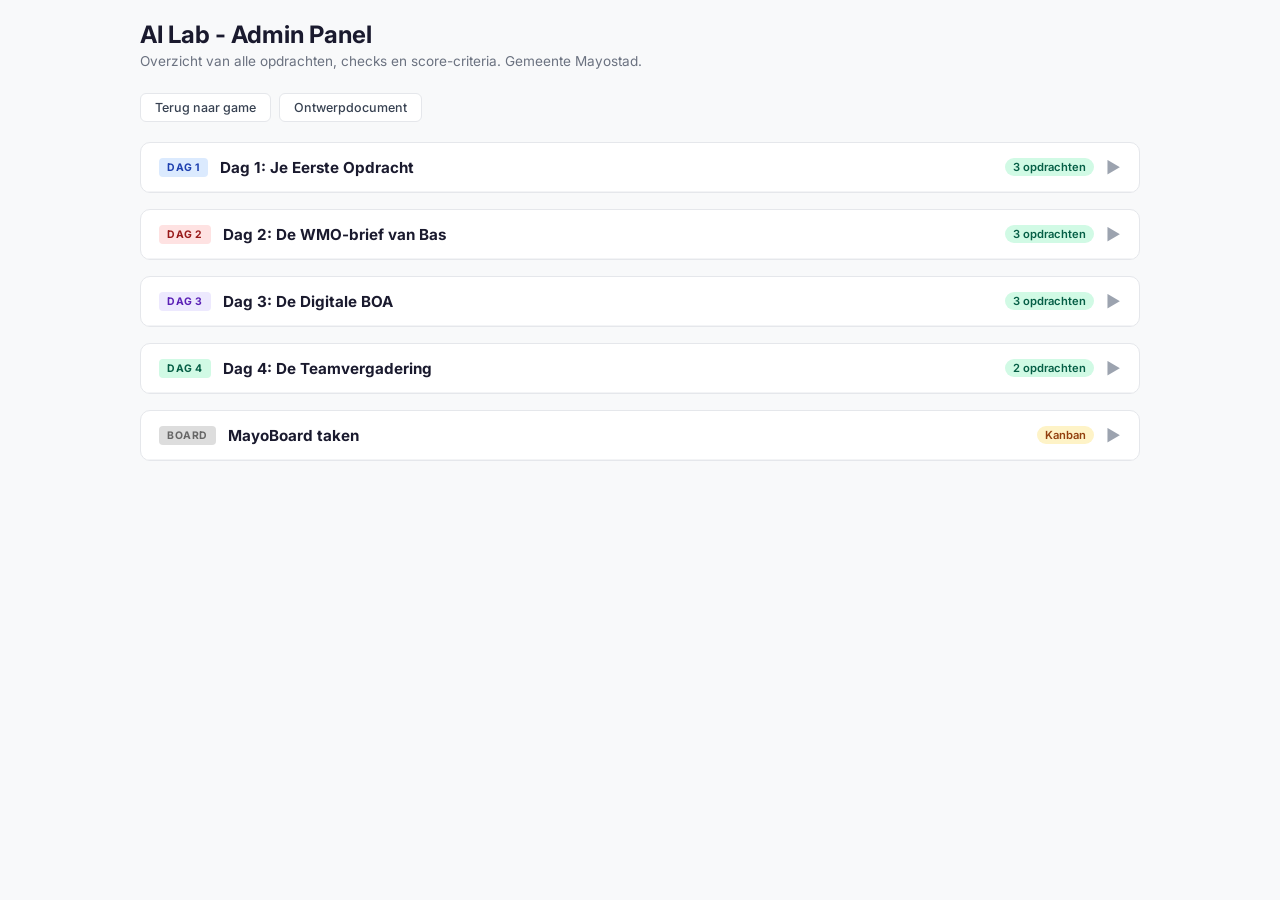
==== admin.html @ 3a898bbc "v42: Admin panel with all tasks, checks, scores, responses overview + ONTWERP.md design doc" ====
<!DOCTYPE html>
<html lang="nl">
<head>
  <meta charset="UTF-8">
  <meta name="viewport" content="width=device-width, initial-scale=1.0">
  <title>AI Lab - Admin Panel</title>
  <link href="https://fonts.googleapis.com/css2?family=Inter:wght@400;500;600;700;800&family=JetBrains+Mono:wght@400;500&display=swap" rel="stylesheet">
  <style>
    * { margin:0; padding:0; box-sizing:border-box; }
    body { font-family:'Inter',sans-serif; background:#f8f9fa; color:#1a1a2e; padding:20px; }
    .container { max-width:1000px; margin:0 auto; }
    h1 { font-size:1.5rem; margin-bottom:4px; }
    .subtitle { color:#6b7280; font-size:0.85rem; margin-bottom:24px; }
    .card { background:#fff; border:1px solid #e5e7eb; border-radius:10px; margin-bottom:16px; overflow:hidden; }
    .card-header { display:flex; align-items:center; gap:12px; padding:14px 18px; border-bottom:1px solid #f3f4f6; cursor:pointer; }
    .card-header:hover { background:#f9fafb; }
    .card-tag { font-size:0.65rem; font-weight:700; padding:3px 8px; border-radius:4px; text-transform:uppercase; letter-spacing:0.5px; }
    .card-tag.dag1 { background:#dbeafe; color:#1e40af; }
    .card-tag.dag2 { background:#fee2e2; color:#991b1b; }
    .card-tag.dag3 { background:#ede9fe; color:#5b21b6; }
    .card-tag.dag4 { background:#d1fae5; color:#065f46; }
    .card-title { font-weight:700; font-size:0.95rem; flex:1; }
    .card-status { font-size:0.7rem; padding:2px 8px; border-radius:10px; font-weight:600; }
    .card-status.active { background:#d1fae5; color:#065f46; }
    .card-status.draft { background:#fef3c7; color:#92400e; }
    .card-arrow { color:#9ca3af; transition:transform 0.2s; }
    .card-arrow.open { transform:rotate(90deg); }
    .card-body { display:none; padding:18px; border-top:1px solid #f3f4f6; }
    .card-body.open { display:block; }
    .section { margin-bottom:16px; }
    .section-label { font-size:0.65rem; font-weight:700; color:#6b7280; text-transform:uppercase; letter-spacing:0.5px; margin-bottom:6px; }
    .section-text { font-size:0.85rem; color:#374151; line-height:1.6; }
    .check-list { list-style:none; }
    .check-list li { display:flex; align-items:flex-start; gap:8px; padding:6px 0; border-bottom:1px solid #f9fafb; font-size:0.82rem; }
    .check-list li:last-child { border-bottom:none; }
    .check-badge { font-size:0.6rem; font-weight:700; padding:2px 6px; border-radius:3px; white-space:nowrap; }
    .check-badge.must { background:#fee2e2; color:#991b1b; }
    .check-badge.nice { background:#dbeafe; color:#1e40af; }
    .points { font-family:'JetBrains Mono',monospace; font-size:0.7rem; color:#6b7280; margin-left:auto; }
    table { width:100%; border-collapse:collapse; font-size:0.8rem; }
    th { text-align:left; padding:8px; background:#f9fafb; color:#6b7280; font-size:0.7rem; text-transform:uppercase; letter-spacing:0.5px; border-bottom:2px solid #e5e7eb; }
    td { padding:8px; border-bottom:1px solid #f3f4f6; }
    .flow-step { display:flex; gap:10px; padding:8px 0; border-bottom:1px solid #f9fafb; }
    .flow-num { width:24px; height:24px; border-radius:50%; background:#eff6ff; color:#1e40af; display:flex; align-items:center; justify-content:center; font-size:0.7rem; font-weight:700; flex-shrink:0; }
    .flow-text { font-size:0.82rem; color:#374151; }
    .hint-box { background:#fffbeb; border:1px solid #fde68a; border-radius:6px; padding:10px; font-size:0.8rem; color:#92400e; margin-top:8px; }
    .response-box { background:#f0fdf4; border:1px solid #bbf7d0; border-radius:6px; padding:10px; font-size:0.78rem; color:#166534; margin-top:4px; font-family:'JetBrains Mono',monospace; white-space:pre-wrap; }
    .nav { display:flex; gap:8px; margin-bottom:20px; flex-wrap:wrap; }
    .nav a { padding:6px 14px; background:#fff; border:1px solid #e5e7eb; border-radius:6px; font-size:0.78rem; color:#374151; text-decoration:none; font-weight:500; }
    .nav a:hover { border-color:#1e40af; color:#1e40af; }
  </style>
</head>
<body>
  <div class="container">
    <h1>AI Lab - Admin Panel</h1>
    <p class="subtitle">Overzicht van alle opdrachten, checks en score-criteria. Gemeente Mayostad.</p>

    <div class="nav">
      <a href="index.html">Terug naar game</a>
      <a href="ONTWERP.md">Ontwerpdocument</a>
    </div>

    <div id="admin-content"></div>
  </div>

  <script src="missions.js"></script>
  <script>
    const container = document.getElementById("admin-content");

    // Render all missions
    MISSIONS.forEach((mission, mi) => {
      const card = document.createElement("div");
      card.className = "card";

      const dagNum = mi + 1;
      const tagClass = `dag${Math.min(dagNum, 4)}`;

      let bodyHTML = "";

      // Story intro
      if (mission.storyIntro) {
        bodyHTML += `<div class="section"><div class="section-label">Verhaallijn</div><div class="section-text">${mission.storyIntro}</div></div>`;
      }

      // Tasks
      mission.tasks.forEach((task, ti) => {
        bodyHTML += `<div class="card" style="margin-bottom:12px;border-color:#e5e7eb">
          <div style="padding:12px 16px;background:#f9fafb;border-bottom:1px solid #f3f4f6">
            <div style="display:flex;align-items:center;gap:8px">
              <span class="check-badge must">${task.label}</span>
              <strong style="font-size:0.88rem">${task.title}</strong>
            </div>
            <div style="font-size:0.8rem;color:#6b7280;margin-top:4px">${task.desc}</div>
          </div>
          <div style="padding:14px 16px">`;

        // Interaction details
        const inter = task.interaction;
        bodyHTML += `<div class="section"><div class="section-label">Type interactie</div><div class="section-text"><code>${inter.type}</code>${inter.tool ? ` — Tool: <strong>${inter.tool}</strong>` : ""}</div></div>`;

        // Checks (for free-prompt type)
        if (inter.checks) {
          bodyHTML += `<div class="section"><div class="section-label">Score-criteria (wat wordt gecheckt)</div><table><thead><tr><th>Element</th><th>Keywords</th><th>Hint bij missen</th><th>Punten</th></tr></thead><tbody>`;
          inter.checks.forEach(c => {
            bodyHTML += `<tr><td><strong>${c.label}</strong></td><td><code>${c.keywords.join(", ")}</code></td><td>${c.hint}</td><td>${c.points}</td></tr>`;
          });
          bodyHTML += `</tbody></table></div>`;
        }

        // Responses
        if (inter.responses && typeof inter.responses === "object" && !Array.isArray(inter.responses)) {
          bodyHTML += `<div class="section"><div class="section-label">AI Responses per score</div>`;
          Object.entries(inter.responses).forEach(([key, val]) => {
            const text = typeof val === "string" ? val : val.output || JSON.stringify(val);
            bodyHTML += `<div style="margin-bottom:6px"><span class="check-badge ${key === "perfect" || key === "good" ? "nice" : "must"}">${key}</span><div class="response-box">${text.slice(0, 300)}${text.length > 300 ? "..." : ""}</div></div>`;
          });
          bodyHTML += `</div>`;
        }

        // Scan text items
        if (inter.text && Array.isArray(inter.text)) {
          bodyHTML += `<div class="section"><div class="section-label">Scan-items (verdacht/niet verdacht)</div><ul class="check-list">`;
          inter.text.forEach(t => {
            bodyHTML += `<li><span class="check-badge ${t.suspicious ? "must" : "nice"}">${t.suspicious ? "VERDACHT" : "OK"}</span><span>${t.content.slice(0, 100)}${t.content.length > 100 ? "..." : ""}</span>${t.reason ? `<span class="points">${t.reason.slice(0, 60)}...</span>` : ""}</li>`;
          });
          bodyHTML += `</ul></div>`;
        }

        // Sort items
        if (inter.items && Array.isArray(inter.items) && inter.items[0]?.safe !== undefined) {
          bodyHTML += `<div class="section"><div class="section-label">Veilig/Onveilig items</div><ul class="check-list">`;
          inter.items.forEach(item => {
            bodyHTML += `<li><span class="check-badge ${item.safe ? "nice" : "must"}">${item.safe ? "VEILIG" : "NIET DOEN"}</span><span>${item.text}</span></li>`;
          });
          bodyHTML += `</ul></div>`;
        }

        // Insight
        if (task.insight) {
          bodyHTML += `<div class="hint-box"><strong>Inzicht:</strong> ${task.insight}</div>`;
        }

        bodyHTML += `</div></div>`;
      });

      // Wiki pages summary
      if (mission.tasks[0]?.interaction?.wiki) {
        const wiki = mission.tasks[0].interaction.wiki;
        bodyHTML += `<div class="section"><div class="section-label">MayoWiki pagina's (beschikbaar voor gebruiker)</div><ul class="check-list">`;
        Object.entries(wiki.pages).forEach(([key, page]) => {
          bodyHTML += `<li><strong>${page.title}</strong> <span class="points">${page.content.length} blokken</span></li>`;
        });
        bodyHTML += `</ul></div>`;
      }

      card.innerHTML = `
        <div class="card-header" onclick="this.querySelector('.card-arrow').classList.toggle('open');this.nextElementSibling.classList.toggle('open')">
          <span class="card-tag ${tagClass}">Dag ${dagNum}</span>
          <span class="card-title">${mission.name}</span>
          <span class="card-status active">${mission.tasks.length} opdrachten</span>
          <span class="card-arrow">&#9654;</span>
        </div>
        <div class="card-body">${bodyHTML}</div>
      `;
      container.appendChild(card);
    });

    // Board tasks
    const boardCard = document.createElement("div");
    boardCard.className = "card";
    boardCard.innerHTML = `
      <div class="card-header" onclick="this.querySelector('.card-arrow').classList.toggle('open');this.nextElementSibling.classList.toggle('open')">
        <span class="card-tag dag1" style="background:#ddd;color:#666">BOARD</span>
        <span class="card-title">MayoBoard taken</span>
        <span class="card-status draft">Kanban</span>
        <span class="card-arrow">&#9654;</span>
      </div>
      <div class="card-body">
        <div class="section-label">Taken op het bord</div>
        <table>
          <thead><tr><th>ID</th><th>Titel</th><th>Kolom</th><th>Prioriteit</th><th>Actie</th></tr></thead>
          <tbody>
            <tr><td>VTH-040</td><td>MayoWiki doorlezen</td><td>In uitvoering</td><td>Onboarding</td><td>-</td></tr>
            <tr><td>VTH-041</td><td>WiWa bekijken</td><td>In uitvoering</td><td>Onboarding</td><td>-</td></tr>
            <tr><td>VTH-042</td><td>Brief terrasvergunning</td><td>Te doen (verschijnt na 12s)</td><td>Urgent</td><td>Open ChatGPT</td></tr>
          </tbody>
        </table>
      </div>
    `;
    container.appendChild(boardCard);
  </script>
</body>
</html>
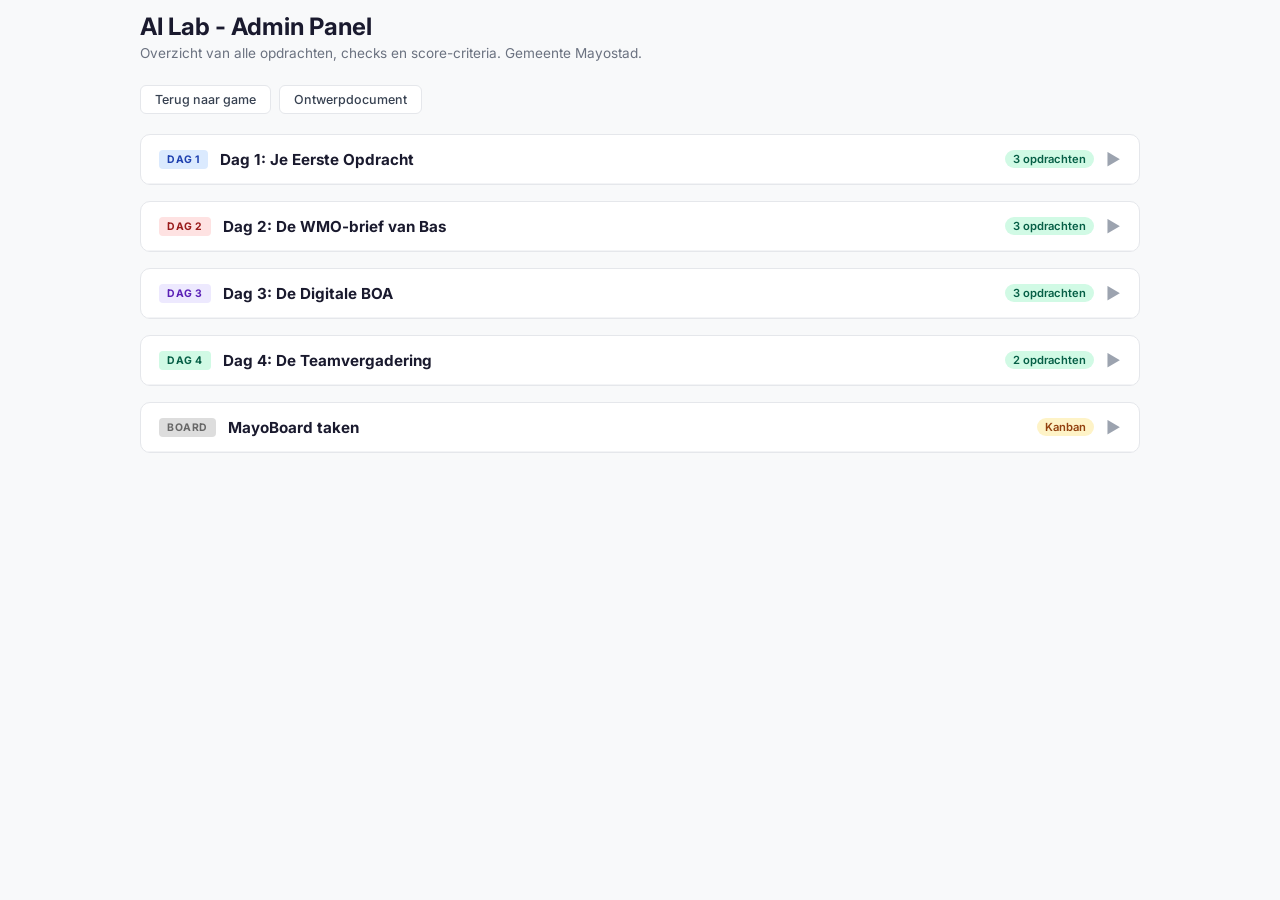
==== commit 68954331: "v43: Admin panel responsive for mobile" ====
--- a/admin.html
+++ b/admin.html
@@ -7,8 +7,18 @@
   <link href="https://fonts.googleapis.com/css2?family=Inter:wght@400;500;600;700;800&family=JetBrains+Mono:wght@400;500&display=swap" rel="stylesheet">
   <style>
     * { margin:0; padding:0; box-sizing:border-box; }
-    body { font-family:'Inter',sans-serif; background:#f8f9fa; color:#1a1a2e; padding:20px; }
+    body { font-family:'Inter',sans-serif; background:#f8f9fa; color:#1a1a2e; padding:12px; }
     .container { max-width:1000px; margin:0 auto; }
+    @media (max-width:600px) {
+      body { padding:8px; }
+      h1 { font-size:1.2rem; }
+      .card-header { padding:10px 12px; flex-wrap:wrap; gap:6px; }
+      .card-body { padding:12px; }
+      table { font-size:0.7rem; display:block; overflow-x:auto; }
+      .response-box { font-size:0.7rem; }
+      .nav { gap:4px; }
+      .nav a { font-size:0.7rem; padding:4px 10px; }
+    }
     h1 { font-size:1.5rem; margin-bottom:4px; }
     .subtitle { color:#6b7280; font-size:0.85rem; margin-bottom:24px; }
     .card { background:#fff; border:1px solid #e5e7eb; border-radius:10px; margin-bottom:16px; overflow:hidden; }
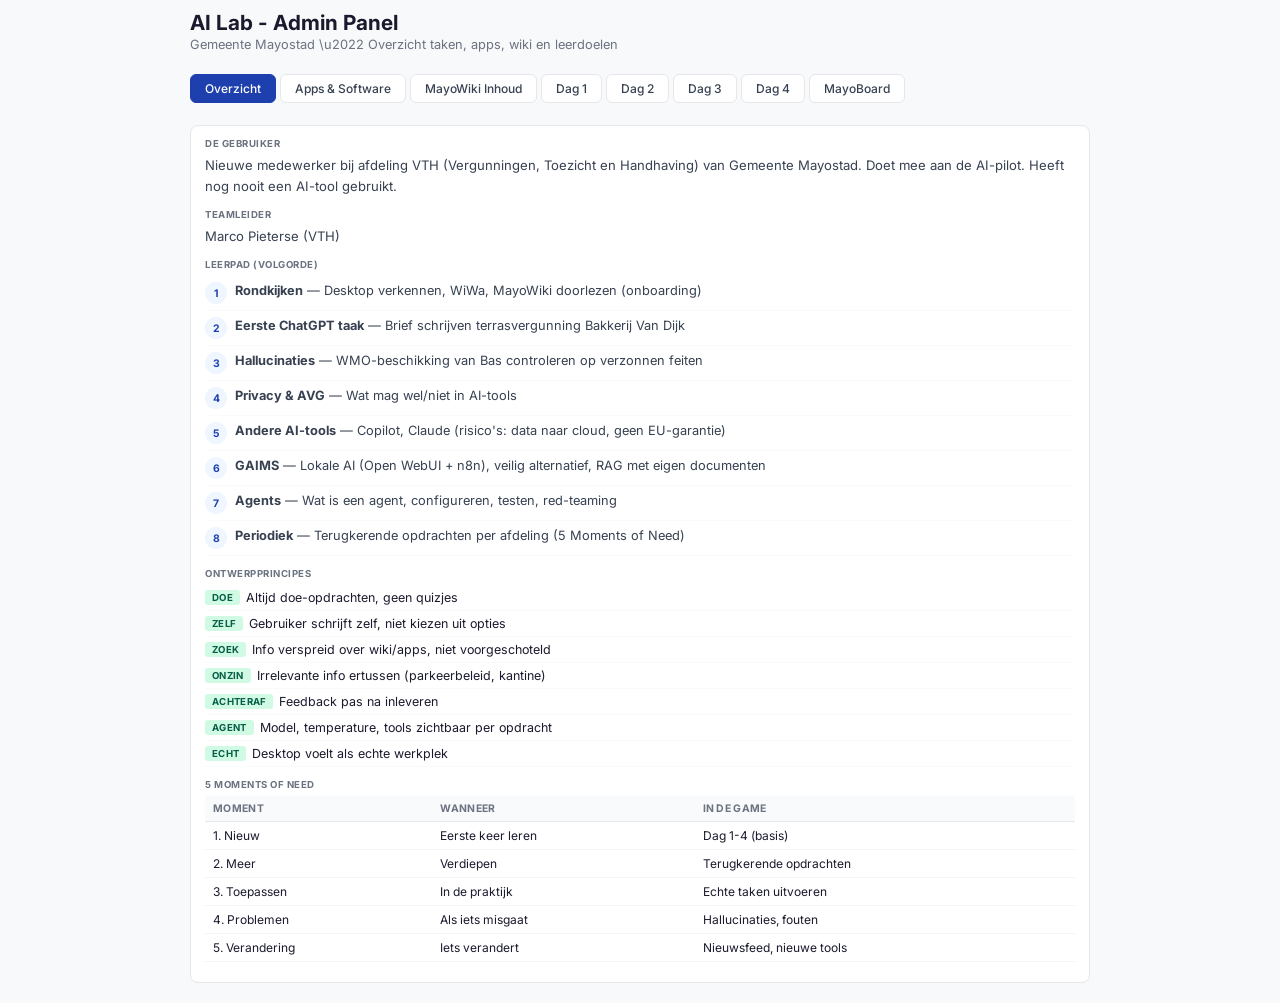
==== commit 25325e1d: "v44: Complete admin panel - tabs for overview/apps/wiki/dag1-4/board, all content reviewable on mobi" ====
--- a/admin.html
+++ b/admin.html
@@ -7,197 +7,454 @@
   <link href="https://fonts.googleapis.com/css2?family=Inter:wght@400;500;600;700;800&family=JetBrains+Mono:wght@400;500&display=swap" rel="stylesheet">
   <style>
     * { margin:0; padding:0; box-sizing:border-box; }
-    body { font-family:'Inter',sans-serif; background:#f8f9fa; color:#1a1a2e; padding:12px; }
-    .container { max-width:1000px; margin:0 auto; }
+    body { font-family:'Inter',sans-serif; background:#f8f9fa; color:#1a1a2e; padding:10px; font-size:14px; }
+    .container { max-width:900px; margin:0 auto; }
+    h1 { font-size:1.3rem; margin-bottom:2px; }
+    .subtitle { color:#6b7280; font-size:0.8rem; margin-bottom:16px; }
+
+    /* Tabs */
+    .tabs { display:flex; gap:4px; margin-bottom:16px; flex-wrap:wrap; position:sticky; top:0; background:#f8f9fa; padding:6px 0; z-index:10; }
+    .tab { padding:6px 14px; background:#fff; border:1px solid #e5e7eb; border-radius:6px; font-size:0.75rem; color:#374151; cursor:pointer; font-weight:500; font-family:inherit; }
+    .tab.active { background:#1e40af; color:#fff; border-color:#1e40af; }
+    .tab-panel { display:none; }
+    .tab-panel.active { display:block; }
+
+    /* Cards */
+    .card { background:#fff; border:1px solid #e5e7eb; border-radius:8px; margin-bottom:10px; overflow:hidden; }
+    .card-header { display:flex; align-items:center; gap:8px; padding:10px 14px; border-bottom:1px solid #f3f4f6; cursor:pointer; flex-wrap:wrap; }
+    .card-header:hover { background:#f9fafb; }
+    .tag { font-size:0.6rem; font-weight:700; padding:2px 7px; border-radius:3px; text-transform:uppercase; letter-spacing:0.3px; white-space:nowrap; }
+    .tag.blue { background:#dbeafe; color:#1e40af; }
+    .tag.red { background:#fee2e2; color:#991b1b; }
+    .tag.purple { background:#ede9fe; color:#5b21b6; }
+    .tag.green { background:#d1fae5; color:#065f46; }
+    .tag.orange { background:#fef3c7; color:#92400e; }
+    .tag.gray { background:#f3f4f6; color:#4b5563; }
+    .card-title { font-weight:700; font-size:0.88rem; flex:1; min-width:0; }
+    .card-count { font-size:0.65rem; color:#9ca3af; }
+    .arrow { color:#9ca3af; transition:transform 0.2s; font-size:0.7rem; }
+    .arrow.open { transform:rotate(90deg); }
+    .card-body { display:none; padding:12px 14px; }
+    .card-body.open { display:block; }
+
+    /* Sections */
+    .lbl { font-size:0.6rem; font-weight:700; color:#6b7280; text-transform:uppercase; letter-spacing:0.5px; margin:12px 0 6px; }
+    .lbl:first-child { margin-top:0; }
+    .txt { font-size:0.82rem; color:#374151; line-height:1.6; margin-bottom:8px; }
+    .mono { font-family:'JetBrains Mono',monospace; font-size:0.72rem; }
+
+    /* Tables */
+    table { width:100%; border-collapse:collapse; font-size:0.75rem; margin-bottom:8px; }
+    th { text-align:left; padding:6px 8px; background:#f9fafb; color:#6b7280; font-size:0.65rem; text-transform:uppercase; letter-spacing:0.3px; border-bottom:1px solid #e5e7eb; }
+    td { padding:6px 8px; border-bottom:1px solid #f3f4f6; vertical-align:top; }
+    td code { background:#f3f4f6; padding:1px 4px; border-radius:2px; font-size:0.68rem; }
+
+    /* Boxes */
+    .hint-box { background:#eff6ff; border:1px solid #bfdbfe; border-radius:6px; padding:8px 10px; font-size:0.78rem; color:#1e3a5f; margin:6px 0; line-height:1.5; }
+    .warn-box { background:#fef2f2; border:1px solid #fecaca; border-radius:6px; padding:8px 10px; font-size:0.78rem; color:#991b1b; margin:6px 0; }
+    .ok-box { background:#f0fdf4; border:1px solid #bbf7d0; border-radius:6px; padding:8px 10px; font-size:0.78rem; color:#166534; margin:6px 0; font-family:'JetBrains Mono',monospace; white-space:pre-wrap; word-break:break-word; }
+
+    /* Steps */
+    .step { display:flex; gap:8px; padding:6px 0; border-bottom:1px solid #f9fafb; }
+    .step-num { width:22px; height:22px; border-radius:50%; background:#eff6ff; color:#1e40af; display:flex; align-items:center; justify-content:center; font-size:0.65rem; font-weight:700; flex-shrink:0; }
+    .step-text { font-size:0.8rem; color:#374151; line-height:1.4; }
+
+    /* Item list */
+    .item { display:flex; align-items:flex-start; gap:6px; padding:5px 0; border-bottom:1px solid #f9fafb; font-size:0.78rem; }
+    .item:last-child { border-bottom:none; }
+
+    /* Wiki content preview */
+    .wiki-preview { background:#fafafa; border:1px solid #e5e7eb; border-radius:6px; padding:10px; margin:6px 0; font-size:0.78rem; line-height:1.5; color:#555; max-height:200px; overflow-y:auto; }
+
+    /* App preview */
+    .app-info { display:flex; gap:8px; padding:8px 0; border-bottom:1px solid #f3f4f6; align-items:center; }
+    .app-icon { width:36px; height:36px; border-radius:8px; flex-shrink:0; }
+    .app-name { font-weight:600; font-size:0.85rem; }
+    .app-desc { font-size:0.72rem; color:#6b7280; }
+
     @media (max-width:600px) {
-      body { padding:8px; }
-      h1 { font-size:1.2rem; }
-      .card-header { padding:10px 12px; flex-wrap:wrap; gap:6px; }
-      .card-body { padding:12px; }
-      table { font-size:0.7rem; display:block; overflow-x:auto; }
-      .response-box { font-size:0.7rem; }
-      .nav { gap:4px; }
-      .nav a { font-size:0.7rem; padding:4px 10px; }
+      .tabs { gap:3px; }
+      .tab { padding:5px 10px; font-size:0.68rem; }
+      table { display:block; overflow-x:auto; }
     }
-    h1 { font-size:1.5rem; margin-bottom:4px; }
-    .subtitle { color:#6b7280; font-size:0.85rem; margin-bottom:24px; }
-    .card { background:#fff; border:1px solid #e5e7eb; border-radius:10px; margin-bottom:16px; overflow:hidden; }
-    .card-header { display:flex; align-items:center; gap:12px; padding:14px 18px; border-bottom:1px solid #f3f4f6; cursor:pointer; }
-    .card-header:hover { background:#f9fafb; }
-    .card-tag { font-size:0.65rem; font-weight:700; padding:3px 8px; border-radius:4px; text-transform:uppercase; letter-spacing:0.5px; }
-    .card-tag.dag1 { background:#dbeafe; color:#1e40af; }
-    .card-tag.dag2 { background:#fee2e2; color:#991b1b; }
-    .card-tag.dag3 { background:#ede9fe; color:#5b21b6; }
-    .card-tag.dag4 { background:#d1fae5; color:#065f46; }
-    .card-title { font-weight:700; font-size:0.95rem; flex:1; }
-    .card-status { font-size:0.7rem; padding:2px 8px; border-radius:10px; font-weight:600; }
-    .card-status.active { background:#d1fae5; color:#065f46; }
-    .card-status.draft { background:#fef3c7; color:#92400e; }
-    .card-arrow { color:#9ca3af; transition:transform 0.2s; }
-    .card-arrow.open { transform:rotate(90deg); }
-    .card-body { display:none; padding:18px; border-top:1px solid #f3f4f6; }
-    .card-body.open { display:block; }
-    .section { margin-bottom:16px; }
-    .section-label { font-size:0.65rem; font-weight:700; color:#6b7280; text-transform:uppercase; letter-spacing:0.5px; margin-bottom:6px; }
-    .section-text { font-size:0.85rem; color:#374151; line-height:1.6; }
-    .check-list { list-style:none; }
-    .check-list li { display:flex; align-items:flex-start; gap:8px; padding:6px 0; border-bottom:1px solid #f9fafb; font-size:0.82rem; }
-    .check-list li:last-child { border-bottom:none; }
-    .check-badge { font-size:0.6rem; font-weight:700; padding:2px 6px; border-radius:3px; white-space:nowrap; }
-    .check-badge.must { background:#fee2e2; color:#991b1b; }
-    .check-badge.nice { background:#dbeafe; color:#1e40af; }
-    .points { font-family:'JetBrains Mono',monospace; font-size:0.7rem; color:#6b7280; margin-left:auto; }
-    table { width:100%; border-collapse:collapse; font-size:0.8rem; }
-    th { text-align:left; padding:8px; background:#f9fafb; color:#6b7280; font-size:0.7rem; text-transform:uppercase; letter-spacing:0.5px; border-bottom:2px solid #e5e7eb; }
-    td { padding:8px; border-bottom:1px solid #f3f4f6; }
-    .flow-step { display:flex; gap:10px; padding:8px 0; border-bottom:1px solid #f9fafb; }
-    .flow-num { width:24px; height:24px; border-radius:50%; background:#eff6ff; color:#1e40af; display:flex; align-items:center; justify-content:center; font-size:0.7rem; font-weight:700; flex-shrink:0; }
-    .flow-text { font-size:0.82rem; color:#374151; }
-    .hint-box { background:#fffbeb; border:1px solid #fde68a; border-radius:6px; padding:10px; font-size:0.8rem; color:#92400e; margin-top:8px; }
-    .response-box { background:#f0fdf4; border:1px solid #bbf7d0; border-radius:6px; padding:10px; font-size:0.78rem; color:#166534; margin-top:4px; font-family:'JetBrains Mono',monospace; white-space:pre-wrap; }
-    .nav { display:flex; gap:8px; margin-bottom:20px; flex-wrap:wrap; }
-    .nav a { padding:6px 14px; background:#fff; border:1px solid #e5e7eb; border-radius:6px; font-size:0.78rem; color:#374151; text-decoration:none; font-weight:500; }
-    .nav a:hover { border-color:#1e40af; color:#1e40af; }
   </style>
 </head>
 <body>
   <div class="container">
     <h1>AI Lab - Admin Panel</h1>
-    <p class="subtitle">Overzicht van alle opdrachten, checks en score-criteria. Gemeente Mayostad.</p>
-
-    <div class="nav">
-      <a href="index.html">Terug naar game</a>
-      <a href="ONTWERP.md">Ontwerpdocument</a>
-    </div>
-
-    <div id="admin-content"></div>
+    <p class="subtitle">Gemeente Mayostad \u2022 Overzicht taken, apps, wiki en leerdoelen</p>
+
+    <div class="tabs" id="tabs">
+      <button class="tab active" data-tab="overzicht">Overzicht</button>
+      <button class="tab" data-tab="apps">Apps & Software</button>
+      <button class="tab" data-tab="wiki">MayoWiki Inhoud</button>
+      <button class="tab" data-tab="dag1">Dag 1</button>
+      <button class="tab" data-tab="dag2">Dag 2</button>
+      <button class="tab" data-tab="dag3">Dag 3</button>
+      <button class="tab" data-tab="dag4">Dag 4</button>
+      <button class="tab" data-tab="board">MayoBoard</button>
+    </div>
+
+    <!-- OVERZICHT -->
+    <div class="tab-panel active" id="panel-overzicht">
+      <div class="card"><div class="card-body open">
+        <div class="lbl">De gebruiker</div>
+        <div class="txt">Nieuwe medewerker bij afdeling VTH (Vergunningen, Toezicht en Handhaving) van Gemeente Mayostad. Doet mee aan de AI-pilot. Heeft nog nooit een AI-tool gebruikt.</div>
+
+        <div class="lbl">Teamleider</div>
+        <div class="txt">Marco Pieterse (VTH)</div>
+
+        <div class="lbl">Leerpad (volgorde)</div>
+        <div class="step"><div class="step-num">1</div><div class="step-text"><strong>Rondkijken</strong> — Desktop verkennen, WiWa, MayoWiki doorlezen (onboarding)</div></div>
+        <div class="step"><div class="step-num">2</div><div class="step-text"><strong>Eerste ChatGPT taak</strong> — Brief schrijven terrasvergunning Bakkerij Van Dijk</div></div>
+        <div class="step"><div class="step-num">3</div><div class="step-text"><strong>Hallucinaties</strong> — WMO-beschikking van Bas controleren op verzonnen feiten</div></div>
+        <div class="step"><div class="step-num">4</div><div class="step-text"><strong>Privacy & AVG</strong> — Wat mag wel/niet in AI-tools</div></div>
+        <div class="step"><div class="step-num">5</div><div class="step-text"><strong>Andere AI-tools</strong> — Copilot, Claude (risico's: data naar cloud, geen EU-garantie)</div></div>
+        <div class="step"><div class="step-num">6</div><div class="step-text"><strong>GAIMS</strong> — Lokale AI (Open WebUI + n8n), veilig alternatief, RAG met eigen documenten</div></div>
+        <div class="step"><div class="step-num">7</div><div class="step-text"><strong>Agents</strong> — Wat is een agent, configureren, testen, red-teaming</div></div>
+        <div class="step"><div class="step-num">8</div><div class="step-text"><strong>Periodiek</strong> — Terugkerende opdrachten per afdeling (5 Moments of Need)</div></div>
+
+        <div class="lbl">Ontwerpprincipes</div>
+        <div class="item"><span class="tag green">DOE</span> Altijd doe-opdrachten, geen quizjes</div>
+        <div class="item"><span class="tag green">ZELF</span> Gebruiker schrijft zelf, niet kiezen uit opties</div>
+        <div class="item"><span class="tag green">ZOEK</span> Info verspreid over wiki/apps, niet voorgeschoteld</div>
+        <div class="item"><span class="tag green">ONZIN</span> Irrelevante info ertussen (parkeerbeleid, kantine)</div>
+        <div class="item"><span class="tag green">ACHTERAF</span> Feedback pas na inleveren</div>
+        <div class="item"><span class="tag green">AGENT</span> Model, temperature, tools zichtbaar per opdracht</div>
+        <div class="item"><span class="tag green">ECHT</span> Desktop voelt als echte werkplek</div>
+
+        <div class="lbl">5 Moments of Need</div>
+        <table>
+          <tr><th>Moment</th><th>Wanneer</th><th>In de game</th></tr>
+          <tr><td>1. Nieuw</td><td>Eerste keer leren</td><td>Dag 1-4 (basis)</td></tr>
+          <tr><td>2. Meer</td><td>Verdiepen</td><td>Terugkerende opdrachten</td></tr>
+          <tr><td>3. Toepassen</td><td>In de praktijk</td><td>Echte taken uitvoeren</td></tr>
+          <tr><td>4. Problemen</td><td>Als iets misgaat</td><td>Hallucinaties, fouten</td></tr>
+          <tr><td>5. Verandering</td><td>Iets verandert</td><td>Nieuwsfeed, nieuwe tools</td></tr>
+        </table>
+      </div></div>
+    </div>
+
+    <!-- APPS & SOFTWARE -->
+    <div class="tab-panel" id="panel-apps">
+      <div class="card"><div class="card-header" onclick="toggleCard(this)"><span class="tag blue">DESKTOP</span><span class="card-title">Apps op het bureaublad</span><span class="arrow">&#9654;</span></div><div class="card-body">
+        <table>
+          <tr><th>App</th><th>Functie</th><th>Heeft UI?</th><th>Inhoud</th></tr>
+          <tr><td><strong>MayoBoard</strong></td><td>Kanban takenbord</td><td>Ja</td><td>3 taken (2 onboarding + 1 brief), 4 kolommen, drag-drop, popup met details+hints</td></tr>
+          <tr><td><strong>Vergunningen</strong></td><td>Vergunningtool + kaart</td><td>Ja</td><td>6 vergunningen op OpenStreetMap, klikbaar met plan/details per aanvraag</td></tr>
+          <tr><td><strong>Zaaksysteem</strong></td><td>Alle zaken tabel</td><td>Ja</td><td>10 zaken met zaaknr, status, behandelaar, datum. 847 totaal.</td></tr>
+          <tr><td><strong>ChatGPT</strong></td><td>AI-tool (extern)</td><td>Ja</td><td>Volledige UI met sidebar, model selector, inputbar. Opent bij taak.</td></tr>
+          <tr><td><strong>GAIMS</strong></td><td>Lokale AI (Open WebUI + n8n)</td><td>Ja</td><td>AVG-proof, geen data naar buiten, RAG met eigen documenten. Suggesties.</td></tr>
+          <tr><td><strong>Copilot</strong></td><td>Microsoft AI</td><td>Ja</td><td>Enterprise interface met suggesties.</td></tr>
+          <tr><td><strong>MayoWiki</strong></td><td>Kennisbank (BookStack)</td><td>Ja</td><td>14 pagina's. Blauwe topbar, sidebar, breadcrumbs. Zie tab "MayoWiki".</td></tr>
+          <tr><td><strong>WiWa</strong></td><td>Wie is Waarvan</td><td>Ja</td><td>15 collega's + 5 AI-robots. macOS Contacts stijl. Foto's, skills, status.</td></tr>
+          <tr><td><strong>MayoMail</strong></td><td>Email</td><td>Ja</td><td>7 emails (welkom, handleiding, protocol). Inbox + email reader.</td></tr>
+          <tr><td><strong>MayoChat</strong></td><td>Interne chat</td><td>Ja</td><td>6 kanalen (#algemeen, #ai-pilot, #vth, #sociaal-domein, #boa-team, #grappig). Klikbaar.</td></tr>
+          <tr><td><strong>NotebookLM</strong></td><td>Document research</td><td>Ja</td><td>8 bronnen (schrijfwijzer, WMO-plan, APV, etc). Zoekbalk + suggesties.</td></tr>
+        </table>
+      </div></div>
+
+      <div class="card"><div class="card-header" onclick="toggleCard(this)"><span class="tag purple">CHAT</span><span class="card-title">MayoChat kanalen</span><span class="arrow">&#9654;</span></div><div class="card-body">
+        <table>
+          <tr><th>Kanaal</th><th>Berichten</th><th>Inhoud</th></tr>
+          <tr><td># algemeen</td><td>3</td><td>HR reminder brandoefening, koffiemachine gerepareerd, welkom nieuwe collega</td></tr>
+          <tr><td># ai-pilot</td><td>6</td><td>Tom over ChatGPT, Sarah over persbericht, Ahmed BSN-waarschuwing, Priya sceptisch, discussie</td></tr>
+          <tr><td># vth</td><td>3</td><td>Marco over terrasvergunning Van Dijk, Anouk over FitNow, nieuwe collega gaat brief schrijven</td></tr>
+          <tr><td># sociaal-domein</td><td>3</td><td>Sandra teamoverleg, Bas WMO-schrijver update, Noor privacy-zorgen</td></tr>
+          <tr><td># boa-team</td><td>2</td><td>Dennis controle Parkweg, Youssef test BOA-Rapporteur AI</td></tr>
+          <tr><td># grappig</td><td>3</td><td>Remco AI-koffie grap, Sarah haiku over vergaderen, Dennis rapport-humor</td></tr>
+        </table>
+      </div></div>
+
+      <div class="card"><div class="card-header" onclick="toggleCard(this)"><span class="tag blue">MAIL</span><span class="card-title">MayoMail inbox</span><span class="arrow">&#9654;</span></div><div class="card-body">
+        <table>
+          <tr><th>Van</th><th>Onderwerp</th><th>Ongelezen</th></tr>
+          <tr><td>Lisa de Vries</td><td>Welkom bij het team!</td><td>Ja</td></tr>
+          <tr><td>Tom Bakker</td><td>AI-pilot: handleiding ChatGPT</td><td>Ja</td></tr>
+          <tr><td>Ahmed Hassan</td><td>Beveiligingsprotocol AI-tools</td><td>Ja</td></tr>
+          <tr><td>HR</td><td>Arbeidsvoorwaarden en huisregels</td><td>Nee</td></tr>
+          <tr><td>Facilitaire Zaken</td><td>Parkeervergunning en toegangspas</td><td>Nee</td></tr>
+          <tr><td>ICT Servicedesk</td><td>Inloggegevens werkplek</td><td>Nee</td></tr>
+          <tr><td>Sarah Chen</td><td>Schrijfwijzer Gemeente Mayostad</td><td>Nee</td></tr>
+        </table>
+      </div></div>
+
+      <div class="card"><div class="card-header" onclick="toggleCard(this)"><span class="tag purple">WIWA</span><span class="card-title">WiWa - Collega's en AI-robots</span><span class="arrow">&#9654;</span></div><div class="card-body">
+        <table>
+          <tr><th>Afdeling</th><th>Mensen</th><th>AI-robots</th></tr>
+          <tr><td>KCC</td><td>Lisa de Vries, Remco van Dam, Priya Sharma</td><td>KCC-Bot (GPT-4o)</td></tr>
+          <tr><td>Burgerzaken</td><td>Henk Visser, Fatima El-Amrani</td><td>BZ-Vertaler (Claude)</td></tr>
+          <tr><td>Sociaal Domein</td><td>Sandra Mulder, Bas van den Berg, Noor de Jong</td><td>WMO-Schrijver (GPT-4o)</td></tr>
+          <tr><td>VTH</td><td>Marco Pieterse, Anouk Willems</td><td>-</td></tr>
+          <tr><td>BOA</td><td>Dennis Krul, Youssef Amrani</td><td>BOA-Rapporteur (GPT-4o+Vision)</td></tr>
+          <tr><td>Communicatie</td><td>Sarah Chen</td><td>Content-AI (Claude)</td></tr>
+          <tr><td>ICT</td><td>Tom Bakker, Ahmed Hassan</td><td>-</td></tr>
+        </table>
+      </div></div>
+
+      <div class="card"><div class="card-header" onclick="toggleCard(this)"><span class="tag green">KAART</span><span class="card-title">Vergunningtool - Aanvragen</span><span class="arrow">&#9654;</span></div><div class="card-body">
+        <table>
+          <tr><th>ID</th><th>Titel</th><th>Status</th><th>Adres</th><th>Plan</th></tr>
+          <tr><td>VG-042</td><td>Terrasvergunning Bakkerij Van Dijk</td><td style="color:#dc2626">Vertraagd</td><td>Dorpsstraat 23</td><td>6x3m, 8 tafels, 16 stoelen, 08-22u</td></tr>
+          <tr><td>VG-048</td><td>Omgevingsvergunning Sportschool FitNow</td><td style="color:#d97706">In behandeling</td><td>Industrieweg 5</td><td>200m2 uitbreiding, staal/glas</td></tr>
+          <tr><td>VG-045</td><td>Kapvergunning Esdoorn</td><td style="color:#059669">Verleend</td><td>Kerkstraat 41</td><td>1 esdoorn kap, 2 lindes herplant</td></tr>
+          <tr><td>VG-038</td><td>Evenement Koningsdag</td><td style="color:#059669">Verleend</td><td>Marktplein 1</td><td>5000 bezoekers, muziek tot 23u</td></tr>
+          <tr><td>VG-051</td><td>Terras Cafe Het Hoekje</td><td style="color:#2563eb">Nieuw</td><td>Havenstraat 1</td><td>4x5m, verwarming</td></tr>
+          <tr><td>VG-049</td><td>Reclame AH XL</td><td style="color:#d97706">In behandeling</td><td>Winkelcentrum 12</td><td>LED gevelreclame 8x1.5m</td></tr>
+        </table>
+      </div></div>
+    </div>
+
+    <!-- MAYOWIKI INHOUD -->
+    <div class="tab-panel" id="panel-wiki">
+      <div id="wiki-pages"></div>
+    </div>
+
+    <!-- DAG 1 -->
+    <div class="tab-panel" id="panel-dag1">
+      <div class="card"><div class="card-body open">
+        <div class="lbl">Dag 1: De Brief (VTH)</div>
+        <div class="txt"><strong>Verhaallijn:</strong> Eerste dag bij VTH. Marco vraagt je een brief te schrijven aan Bakkerij Van Dijk over de vertraagde terrasvergunning.</div>
+
+        <div class="lbl">Wat de gebruiker moet DOEN</div>
+        <div class="step"><div class="step-num">1</div><div class="step-text">Desktop verkennen - WiWa openen, MayoWiki doorlezen, rondklikken</div></div>
+        <div class="step"><div class="step-num">2</div><div class="step-text">Na 12 sec: melding "Nieuwe taak op MayoBoard"</div></div>
+        <div class="step"><div class="step-num">3</div><div class="step-text">MayoBoard openen, taak VTH-042 aanklikken, hint lezen</div></div>
+        <div class="step"><div class="step-num">4</div><div class="step-text">MayoWiki > Schrijfwijzer lezen (hoe schrijft de gemeente?)</div></div>
+        <div class="step"><div class="step-num">5</div><div class="step-text">MayoWiki > Lopende Zaken lezen (details Van Dijk: bezwaar, 10 april)</div></div>
+        <div class="step"><div class="step-num">6</div><div class="step-text">ChatGPT openen via de taak of bureaublad</div></div>
+        <div class="step"><div class="step-num">7</div><div class="step-text">Zelf een prompt schrijven met alle gevonden informatie</div></div>
+        <div class="step"><div class="step-num">8</div><div class="step-text">Feedback ontvangen op basis van score</div></div>
+
+        <div class="lbl">Wat de gebruiker moet VINDEN</div>
+        <table>
+          <tr><th>Info</th><th>Waar te vinden</th><th>Check-element</th></tr>
+          <tr><td>Naam: meneer Van Dijk / Bakkerij</td><td>MayoWiki > Lopende Zaken, Vergunningtool, MayoBoard hint</td><td>Keywords: van dijk, bakkerij</td></tr>
+          <tr><td>Terrasvergunning</td><td>MayoWiki > Lopende Zaken, Vergunningtool</td><td>Keywords: terrasvergunning, vergunning</td></tr>
+          <tr><td>Bezwaar buurman = reden vertraging</td><td>MayoWiki > Lopende Zaken, Vergunningtool, MayoChat #vth</td><td>Keywords: bezwaar, vertraag, langer duurt</td></tr>
+          <tr><td>Verwacht besluit: 10 april</td><td>MayoWiki > Lopende Zaken, MayoBoard hint</td><td>Keywords: 10 april, april</td></tr>
+          <tr><td>Toon: begrip tonen, excuses</td><td>MayoWiki > Schrijfwijzer</td><td>Keywords: excus, begrip, ongemak, vervelend</td></tr>
+          <tr><td>Contact: 14 0555</td><td>MayoWiki > Over Mayostad</td><td>Keywords: 14 0555, bel, contact</td></tr>
+          <tr><td>Afsluiting: Gemeente Mayostad</td><td>MayoWiki > Schrijfwijzer</td><td>Keywords: gemeente, mayostad, vriendelijke groet</td></tr>
+        </table>
+
+        <div class="lbl">Score-systeem</div>
+        <table>
+          <tr><th>Element</th><th>Punten</th><th>Gewicht</th></tr>
+          <tr><td>Ontvanger</td><td>20</td><td>Essentieel</td></tr>
+          <tr><td>Onderwerp (terrasvergunning)</td><td>15</td><td>Essentieel</td></tr>
+          <tr><td>Reden vertraging</td><td>20</td><td>Essentieel</td></tr>
+          <tr><td>Datum (10 april)</td><td>15</td><td>Belangrijk</td></tr>
+          <tr><td>Toon/excuses</td><td>10</td><td>Belangrijk</td></tr>
+          <tr><td>Contactgegevens</td><td>10</td><td>Handig</td></tr>
+          <tr><td>Afsluiting gemeente</td><td>10</td><td>Handig</td></tr>
+        </table>
+
+        <div class="lbl">AI Responses</div>
+        <div class="txt"><strong>90%+ (perfect):</strong></div>
+        <div class="ok-box">Beste meneer Van Dijk,
+
+U heeft een terrasvergunning aangevraagd voor Bakkerij Van Dijk. Helaas is er een bezwaar ingediend door een omwonende, waardoor de behandeling meer tijd nodig heeft.
+
+Het verwachte besluit is nu donderdag 10 april. Wij begrijpen dat dit vervelend is.
+
+Neem bij vragen contact op via 14 0555.
+
+Met vriendelijke groet,
+Gemeente Mayostad</div>
+        <div class="txt"><strong>60-89% (goed):</strong> Brief met meeste details maar mist iets (datum/contact/toon)</div>
+        <div class="txt"><strong>30-59% (matig):</strong> Vage brief zonder specifieke details</div>
+        <div class="txt"><strong>&lt;30% (slecht):</strong> "Geachte aanvrager, Uw aanvraag is in behandeling. Hoogachtend"</div>
+
+        <div class="lbl">Leermomenten</div>
+        <div class="hint-box">
+          <strong>Inzicht:</strong> Een goede prompt bevat: WIE (ontvanger), WAT (boodschap + details), HOE (toon), en FORMAAT (lengte). Hoe specifieker je bent, hoe bruikbaarder het resultaat.
+        </div>
+      </div></div>
+    </div>
+
+    <!-- DAG 2 -->
+    <div class="tab-panel" id="panel-dag2">
+      <div class="card"><div class="card-body open">
+        <div class="lbl">Dag 2: Hallucinaties + Privacy (Sociaal Domein)</div>
+        <div class="txt"><strong>Verhaallijn:</strong> Bas van het Sociaal Domein heeft ChatGPT een WMO-beschikking laten schrijven. Het ziet er professioneel uit maar er zitten fouten in.</div>
+
+        <div class="lbl">Opdracht 1: WMO-beschikking controleren</div>
+        <div class="txt">Gebruiker klikt op verdachte zinnen in de brief.</div>
+        <table>
+          <tr><th>Zin</th><th>Verdacht?</th><th>Reden</th></tr>
+          <tr><td>Geachte mevrouw Jansen-de Groot</td><td>Nee</td><td>-</td></tr>
+          <tr><td>Op basis van artikel 2.3.5 lid 4 van de WMO 2015...</td><td style="color:#dc2626">JA</td><td>Artikel bestaat niet! AI verzint wetsartikelen.</td></tr>
+          <tr><td>Uit het onderzoek blijkt dat u beperkingen ervaart...</td><td>Nee</td><td>-</td></tr>
+          <tr><td>Conform Besluit maatschappelijke ondersteuning... eigen bijdrage 19,50</td><td style="color:#dc2626">JA</td><td>Besluit en bedrag verzonnen. CAK bepaalt bijdrage.</td></tr>
+          <tr><td>Thuiszorgorganisatie Beter Thuis B.V., Molenstraat 42</td><td style="color:#dc2626">JA</td><td>Bedrijf en adres bestaan niet.</td></tr>
+          <tr><td>U kunt bezwaar maken binnen zes weken...</td><td>Nee</td><td>-</td></tr>
+          <tr><td>Contact via 14 0555</td><td>Nee</td><td>-</td></tr>
+          <tr><td>Volgens SCP (2025) maakt 68% gebruik van...</td><td style="color:#dc2626">JA</td><td>Onderzoek en percentage verzonnen.</td></tr>
+        </table>
+
+        <div class="hint-box"><strong>Nieuw idee:</strong> Toon ook de chatgeschiedenis van Bas erbij - welke prompt hij gebruikte, welk model, temperature, geen bronnen gekoppeld. Dan snapt de gebruiker WAAROM het fout ging.</div>
+
+        <div class="lbl">Opdracht 2: Privacy - wat mag wel/niet in AI?</div>
+        <table>
+          <tr><th>Item</th><th>Veilig?</th><th>Uitleg</th></tr>
+          <tr><td>Openbare gemeentepagina herschrijven in B1</td><td style="color:#059669">Veilig</td><td>Openbare info</td></tr>
+          <tr><td>BSN-nummer inwoner</td><td style="color:#dc2626">NIET</td><td>AVG-overtreding, datalek</td></tr>
+          <tr><td>Broncode zaaksysteem</td><td style="color:#dc2626">NIET</td><td>Vertrouwelijk</td></tr>
+          <tr><td>Medische gegevens WMO-aanvrager</td><td style="color:#dc2626">NIET</td><td>Bijzondere persoonsgegevens</td></tr>
+          <tr><td>Wachtwoord gemeentelijk account</td><td style="color:#dc2626">NIET</td><td>Datalek risico</td></tr>
+          <tr><td>Openbaar raadsbesluit samenvatten</td><td style="color:#059669">Veilig</td><td>Openbare info</td></tr>
+          <tr><td>Naam+adres+inkomen uit zaaksysteem</td><td style="color:#dc2626">NIET</td><td>AVG, gemeente aansprakelijk</td></tr>
+          <tr><td>Social media post over speeltuintje</td><td style="color:#059669">Veilig</td><td>Openbare communicatie</td></tr>
+          <tr><td>Interne notitie juridisch bezwaar</td><td style="color:#dc2626">NIET</td><td>Vertrouwelijk juridisch</td></tr>
+          <tr><td>Omgevingswet uitleggen in eenvoudige taal</td><td style="color:#059669">Veilig</td><td>Openbare wetgeving</td></tr>
+        </table>
+
+        <div class="lbl">Opdracht 3: Bias simulator</div>
+        <div class="txt">3 rondes: gebruiker ziet hoe AI vooroordelen overneemt (weer-voorbeeld). Leerpunt: AI versterkt wat je erin stopt.</div>
+
+        <div class="lbl">Leermomenten</div>
+        <div class="hint-box">AI hallucineert (wetsartikelen, bedrijven, cijfers). Juridische teksten ALTIJD door jurist laten checken. Geen persoonsgegevens in AI. Vuistregel: als het in een dossier staat, hoort het niet in ChatGPT.</div>
+      </div></div>
+    </div>
+
+    <!-- DAG 3 -->
+    <div class="tab-panel" id="panel-dag3">
+      <div class="card"><div class="card-body open">
+        <div class="lbl">Dag 3: De BOA-Agent</div>
+        <div class="txt"><strong>Verhaallijn:</strong> Tom wil een AI-agent voor de BOA's. Dennis is enthousiast, Ahmed maakt zich zorgen. Jij configureert hem.</div>
+
+        <div class="lbl">Opdracht 1: Chatbot vs Agent vergelijking</div>
+        <div class="txt">Twee scenario's naast elkaar. Chatbot geeft advies, agent handelt zelf. Vraag: wat is het risico van de agent?</div>
+        <div class="warn-box">Correct antwoord: De agent heeft zonder bevestiging je creditcard gebruikt en een taxi geboekt die je niet vroeg.</div>
+
+        <div class="lbl">Opdracht 2: Agent configureren</div>
+        <div class="txt">Gebruiker vult 5 velden in voor de BOA-agent:</div>
+        <table>
+          <tr><th>Veld</th><th>Wat invullen</th><th>Waarom</th></tr>
+          <tr><td>Rol</td><td>Bijv: "Assistent voor BOA-rapporten"</td><td>Geeft context aan de AI</td></tr>
+          <tr><td>Kennis (geheugen)</td><td>Bijv: "APV Mayostad, controle-procedures"</td><td>Wat de agent altijd weet</td></tr>
+          <tr><td>Mag wel</td><td>Bijv: "Rapporten opstellen, foto's analyseren"</td><td>Toegestane acties</td></tr>
+          <tr><td>Mag NIET</td><td>Bijv: "Geen boetes opleggen, geen juridische conclusies"</td><td>Veiligheidsgrenzen</td></tr>
+          <tr><td>Escalatie</td><td>Bijv: "Bij twijfel over overtreding, bij klachten"</td><td>Wanneer mens inschakelen</td></tr>
+        </table>
+        <div class="txt">Agent wordt getest met 3 gesprekken (standaard, grensoverschrijdend, complex).</div>
+
+        <div class="lbl">Opdracht 3: Ontspoorde agent (red-teaming)</div>
+        <div class="txt">Gebruiker bekijkt een slecht geconfigureerde agent en vindt 4 fouten:</div>
+        <table>
+          <tr><th>Fout</th><th>Fix</th></tr>
+          <tr><td>Geen scope - beantwoordt alles</td><td>Beperk tot webshop-vragen</td></tr>
+          <tr><td>Geen privacyregels</td><td>NOOIT klantgegevens delen</td></tr>
+          <tr><td>Geen financiele grenzen</td><td>Geen kortingen zonder goedkeuring</td></tr>
+          <tr><td>"Wees altijd positief" = onverantwoord</td><td>"Wees eerlijk. Zeg nee als iets niet kan."</td></tr>
+        </table>
+
+        <div class="lbl">Leermomenten</div>
+        <div class="hint-box">Verschil chatbot vs agent. Agent = medewerker met bankpas. Grenzen zijn cruciaal. Red-teaming: test altijd voor deployment. GAIMS als veilig alternatief (lokaal, geen internet, RAG).</div>
+      </div></div>
+    </div>
+
+    <!-- DAG 4 -->
+    <div class="tab-panel" id="panel-dag4">
+      <div class="card"><div class="card-body open">
+        <div class="lbl">Dag 4: De Vergadering (Sociaal Domein)</div>
+        <div class="txt"><strong>Verhaallijn:</strong> Vrijdag. Overleg Sociaal Domein. Sandra vraagt of jij de notulen doet. Jij gebruikt AI.</div>
+
+        <div class="lbl">Opdracht 1: Vergadernotities structureren</div>
+        <div class="txt">Input: rommelige notities. Output: gestructureerde samenvatting via AI. Checkpoints:</div>
+        <table>
+          <tr><th>Check</th><th>Aanwezig?</th><th>Opmerking</th></tr>
+          <tr><td>Alle actiepunten erin?</td><td>Ja</td><td>-</td></tr>
+          <tr><td>Deadline klopt?</td><td>Ja</td><td>-</td></tr>
+          <tr><td>Namen correct?</td><td>Ja</td><td>-</td></tr>
+          <tr><td>AI heeft iets TOEGEVOEGD?</td><td style="color:#dc2626">Check!</td><td>AI voegt soms details toe die er niet stonden</td></tr>
+        </table>
+
+        <div class="lbl">Opdracht 2: De kracht van rollen</div>
+        <div class="txt">Dezelfde vraag ("Beoordeel dit business plan") met 3 verschillende rollen:</div>
+        <table>
+          <tr><th>Rol</th><th>Resultaat</th><th>Analyse</th></tr>
+          <tr><td>Geen rol</td><td>"Leuk idee! Succes!"</td><td>Oppervlakkig</td></tr>
+          <tr><td>Strenge investeerder</td><td>Diepgaande kritische analyse</td><td>Bruikbare feedback</td></tr>
+          <tr><td>Marketing-expert</td><td>Praktisch actieplan Instagram</td><td>Direct toepasbaar</td></tr>
+        </table>
+
+        <div class="lbl">Leermomenten</div>
+        <div class="hint-box">AI als notuleerder: altijd controleren op volledigheid en toegevoegde details. Rollen veranderen fundamenteel het type antwoord. Geen rol = oppervlakkig. Specifieke rol = diepgaand.</div>
+      </div></div>
+    </div>
+
+    <!-- MAYOBOARD -->
+    <div class="tab-panel" id="panel-board">
+      <div class="card"><div class="card-body open">
+        <div class="lbl">MayoBoard - Kanban taken</div>
+        <table>
+          <tr><th>ID</th><th>Titel</th><th>Start kolom</th><th>Prioriteit</th><th>Hint</th><th>Actie</th></tr>
+          <tr><td>VTH-040</td><td>MayoWiki doorlezen</td><td>In uitvoering</td><td>Onboarding</td><td>Lees: Over Mayostad, Schrijfwijzer, AI bij de Gemeente, Huisregels</td><td>-</td></tr>
+          <tr><td>VTH-041</td><td>WiWa bekijken</td><td>In uitvoering</td><td>Onboarding</td><td>Klik door afdelingen, let op AI-collega's met paars label</td><td>-</td></tr>
+          <tr><td>VTH-042</td><td>Brief terrasvergunning Van Dijk</td><td>Te doen (na 12s)</td><td>Urgent</td><td>Stap 1: Schrijfwijzer. Stap 2: Lopende Zaken. Stap 3: ChatGPT.</td><td>Open ChatGPT</td></tr>
+        </table>
+        <div class="txt">Taken zijn draggable tussen kolommen (Te doen, In uitvoering, Review, Afgerond). Klik op taak = popup met details + hints.</div>
+      </div></div>
+    </div>
   </div>
 
   <script src="missions.js"></script>
   <script>
-    const container = document.getElementById("admin-content");
-
-    // Render all missions
-    MISSIONS.forEach((mission, mi) => {
-      const card = document.createElement("div");
-      card.className = "card";
-
-      const dagNum = mi + 1;
-      const tagClass = `dag${Math.min(dagNum, 4)}`;
-
-      let bodyHTML = "";
-
-      // Story intro
-      if (mission.storyIntro) {
-        bodyHTML += `<div class="section"><div class="section-label">Verhaallijn</div><div class="section-text">${mission.storyIntro}</div></div>`;
-      }
-
-      // Tasks
-      mission.tasks.forEach((task, ti) => {
-        bodyHTML += `<div class="card" style="margin-bottom:12px;border-color:#e5e7eb">
-          <div style="padding:12px 16px;background:#f9fafb;border-bottom:1px solid #f3f4f6">
-            <div style="display:flex;align-items:center;gap:8px">
-              <span class="check-badge must">${task.label}</span>
-              <strong style="font-size:0.88rem">${task.title}</strong>
-            </div>
-            <div style="font-size:0.8rem;color:#6b7280;margin-top:4px">${task.desc}</div>
+    // Tab switching
+    document.querySelectorAll(".tab").forEach(tab => {
+      tab.addEventListener("click", () => {
+        document.querySelectorAll(".tab").forEach(t => t.classList.remove("active"));
+        document.querySelectorAll(".tab-panel").forEach(p => p.classList.remove("active"));
+        tab.classList.add("active");
+        document.getElementById("panel-" + tab.dataset.tab).classList.add("active");
+      });
+    });
+
+    function toggleCard(header) {
+      header.querySelector(".arrow")?.classList.toggle("open");
+      header.nextElementSibling?.classList.toggle("open");
+    }
+
+    // Render wiki pages
+    const wikiContainer = document.getElementById("wiki-pages");
+    if (MISSIONS[0]?.tasks[0]?.interaction?.wiki?.pages) {
+      const pages = MISSIONS[0].tasks[0].interaction.wiki.pages;
+      Object.entries(pages).forEach(([key, page]) => {
+        const card = document.createElement("div");
+        card.className = "card";
+        let contentHTML = "";
+        page.content.forEach(block => {
+          if (block.type === "banner") contentHTML += `<div class="hint-box">${block.text}</div>`;
+          else if (block.type === "text") contentHTML += `<div class="txt">${block.text}</div>`;
+          else if (block.type === "heading") contentHTML += `<div class="lbl" style="margin-top:10px">${block.text}</div>`;
+          else if (block.type === "info") contentHTML += `<div class="item"><span class="tag gray">${block.label}</span> ${block.value}</div>`;
+          else if (block.type === "cards") contentHTML += `<div class="txt"><em>${block.items.length} links: ${block.items.map(i => i.title).join(", ")}</em></div>`;
+          else if (block.type === "do-dont") {
+            contentHTML += `<div style="display:flex;gap:8px;flex-wrap:wrap;margin:6px 0">`;
+            contentHTML += `<div style="flex:1;min-width:150px"><div class="lbl" style="color:#059669">Wel doen</div>${block.dos.map(d => `<div class="item"><span class="tag green">V</span>${d}</div>`).join("")}</div>`;
+            contentHTML += `<div style="flex:1;min-width:150px"><div class="lbl" style="color:#dc2626">Niet doen</div>${block.donts.map(d => `<div class="item"><span class="tag red">X</span>${d}</div>`).join("")}</div>`;
+            contentHTML += `</div>`;
+          }
+          else if (block.type === "client") contentHTML += `<div class="item"><span class="tag ${block.status === "Vertraagd" ? "red" : block.status === "Nieuw" ? "blue" : "gray"}">${block.status}</span><strong>${block.name}</strong> — ${block.contact}${block.note ? ` <em>(${block.note})</em>` : ""}</div>`;
+          else if (block.type === "tool") contentHTML += `<div class="item"><span class="tag ${block.status === "Verplicht" ? "blue" : block.status === "Pilot" ? "purple" : "orange"}">${block.status}</span><strong>${block.name}</strong> — ${block.desc}</div>`;
+          else if (block.type === "person") contentHTML += `<div class="item"><span class="tag gray">${block.role}</span><strong>${block.name}</strong>${block.note ? ` — <em>${block.note}</em>` : ""}</div>`;
+          else if (block.type === "rule") contentHTML += `<div class="item"><span class="tag blue">${block.num}</span>${block.text}</div>`;
+        });
+
+        card.innerHTML = `
+          <div class="card-header" onclick="toggleCard(this)">
+            <span class="tag gray">${key}</span>
+            <span class="card-title">${page.title}</span>
+            <span class="card-count">${page.content.length} blokken</span>
+            <span class="arrow">&#9654;</span>
           </div>
-          <div style="padding:14px 16px">`;
-
-        // Interaction details
-        const inter = task.interaction;
-        bodyHTML += `<div class="section"><div class="section-label">Type interactie</div><div class="section-text"><code>${inter.type}</code>${inter.tool ? ` — Tool: <strong>${inter.tool}</strong>` : ""}</div></div>`;
-
-        // Checks (for free-prompt type)
-        if (inter.checks) {
-          bodyHTML += `<div class="section"><div class="section-label">Score-criteria (wat wordt gecheckt)</div><table><thead><tr><th>Element</th><th>Keywords</th><th>Hint bij missen</th><th>Punten</th></tr></thead><tbody>`;
-          inter.checks.forEach(c => {
-            bodyHTML += `<tr><td><strong>${c.label}</strong></td><td><code>${c.keywords.join(", ")}</code></td><td>${c.hint}</td><td>${c.points}</td></tr>`;
-          });
-          bodyHTML += `</tbody></table></div>`;
-        }
-
-        // Responses
-        if (inter.responses && typeof inter.responses === "object" && !Array.isArray(inter.responses)) {
-          bodyHTML += `<div class="section"><div class="section-label">AI Responses per score</div>`;
-          Object.entries(inter.responses).forEach(([key, val]) => {
-            const text = typeof val === "string" ? val : val.output || JSON.stringify(val);
-            bodyHTML += `<div style="margin-bottom:6px"><span class="check-badge ${key === "perfect" || key === "good" ? "nice" : "must"}">${key}</span><div class="response-box">${text.slice(0, 300)}${text.length > 300 ? "..." : ""}</div></div>`;
-          });
-          bodyHTML += `</div>`;
-        }
-
-        // Scan text items
-        if (inter.text && Array.isArray(inter.text)) {
-          bodyHTML += `<div class="section"><div class="section-label">Scan-items (verdacht/niet verdacht)</div><ul class="check-list">`;
-          inter.text.forEach(t => {
-            bodyHTML += `<li><span class="check-badge ${t.suspicious ? "must" : "nice"}">${t.suspicious ? "VERDACHT" : "OK"}</span><span>${t.content.slice(0, 100)}${t.content.length > 100 ? "..." : ""}</span>${t.reason ? `<span class="points">${t.reason.slice(0, 60)}...</span>` : ""}</li>`;
-          });
-          bodyHTML += `</ul></div>`;
-        }
-
-        // Sort items
-        if (inter.items && Array.isArray(inter.items) && inter.items[0]?.safe !== undefined) {
-          bodyHTML += `<div class="section"><div class="section-label">Veilig/Onveilig items</div><ul class="check-list">`;
-          inter.items.forEach(item => {
-            bodyHTML += `<li><span class="check-badge ${item.safe ? "nice" : "must"}">${item.safe ? "VEILIG" : "NIET DOEN"}</span><span>${item.text}</span></li>`;
-          });
-          bodyHTML += `</ul></div>`;
-        }
-
-        // Insight
-        if (task.insight) {
-          bodyHTML += `<div class="hint-box"><strong>Inzicht:</strong> ${task.insight}</div>`;
-        }
-
-        bodyHTML += `</div></div>`;
+          <div class="card-body">${contentHTML}</div>
+        `;
+        wikiContainer.appendChild(card);
       });
-
-      // Wiki pages summary
-      if (mission.tasks[0]?.interaction?.wiki) {
-        const wiki = mission.tasks[0].interaction.wiki;
-        bodyHTML += `<div class="section"><div class="section-label">MayoWiki pagina's (beschikbaar voor gebruiker)</div><ul class="check-list">`;
-        Object.entries(wiki.pages).forEach(([key, page]) => {
-          bodyHTML += `<li><strong>${page.title}</strong> <span class="points">${page.content.length} blokken</span></li>`;
-        });
-        bodyHTML += `</ul></div>`;
-      }
-
-      card.innerHTML = `
-        <div class="card-header" onclick="this.querySelector('.card-arrow').classList.toggle('open');this.nextElementSibling.classList.toggle('open')">
-          <span class="card-tag ${tagClass}">Dag ${dagNum}</span>
-          <span class="card-title">${mission.name}</span>
-          <span class="card-status active">${mission.tasks.length} opdrachten</span>
-          <span class="card-arrow">&#9654;</span>
-        </div>
-        <div class="card-body">${bodyHTML}</div>
-      `;
-      container.appendChild(card);
-    });
-
-    // Board tasks
-    const boardCard = document.createElement("div");
-    boardCard.className = "card";
-    boardCard.innerHTML = `
-      <div class="card-header" onclick="this.querySelector('.card-arrow').classList.toggle('open');this.nextElementSibling.classList.toggle('open')">
-        <span class="card-tag dag1" style="background:#ddd;color:#666">BOARD</span>
-        <span class="card-title">MayoBoard taken</span>
-        <span class="card-status draft">Kanban</span>
-        <span class="card-arrow">&#9654;</span>
-      </div>
-      <div class="card-body">
-        <div class="section-label">Taken op het bord</div>
-        <table>
-          <thead><tr><th>ID</th><th>Titel</th><th>Kolom</th><th>Prioriteit</th><th>Actie</th></tr></thead>
-          <tbody>
-            <tr><td>VTH-040</td><td>MayoWiki doorlezen</td><td>In uitvoering</td><td>Onboarding</td><td>-</td></tr>
-            <tr><td>VTH-041</td><td>WiWa bekijken</td><td>In uitvoering</td><td>Onboarding</td><td>-</td></tr>
-            <tr><td>VTH-042</td><td>Brief terrasvergunning</td><td>Te doen (verschijnt na 12s)</td><td>Urgent</td><td>Open ChatGPT</td></tr>
-          </tbody>
-        </table>
-      </div>
-    `;
-    container.appendChild(boardCard);
+    }
   </script>
 </body>
 </html>
